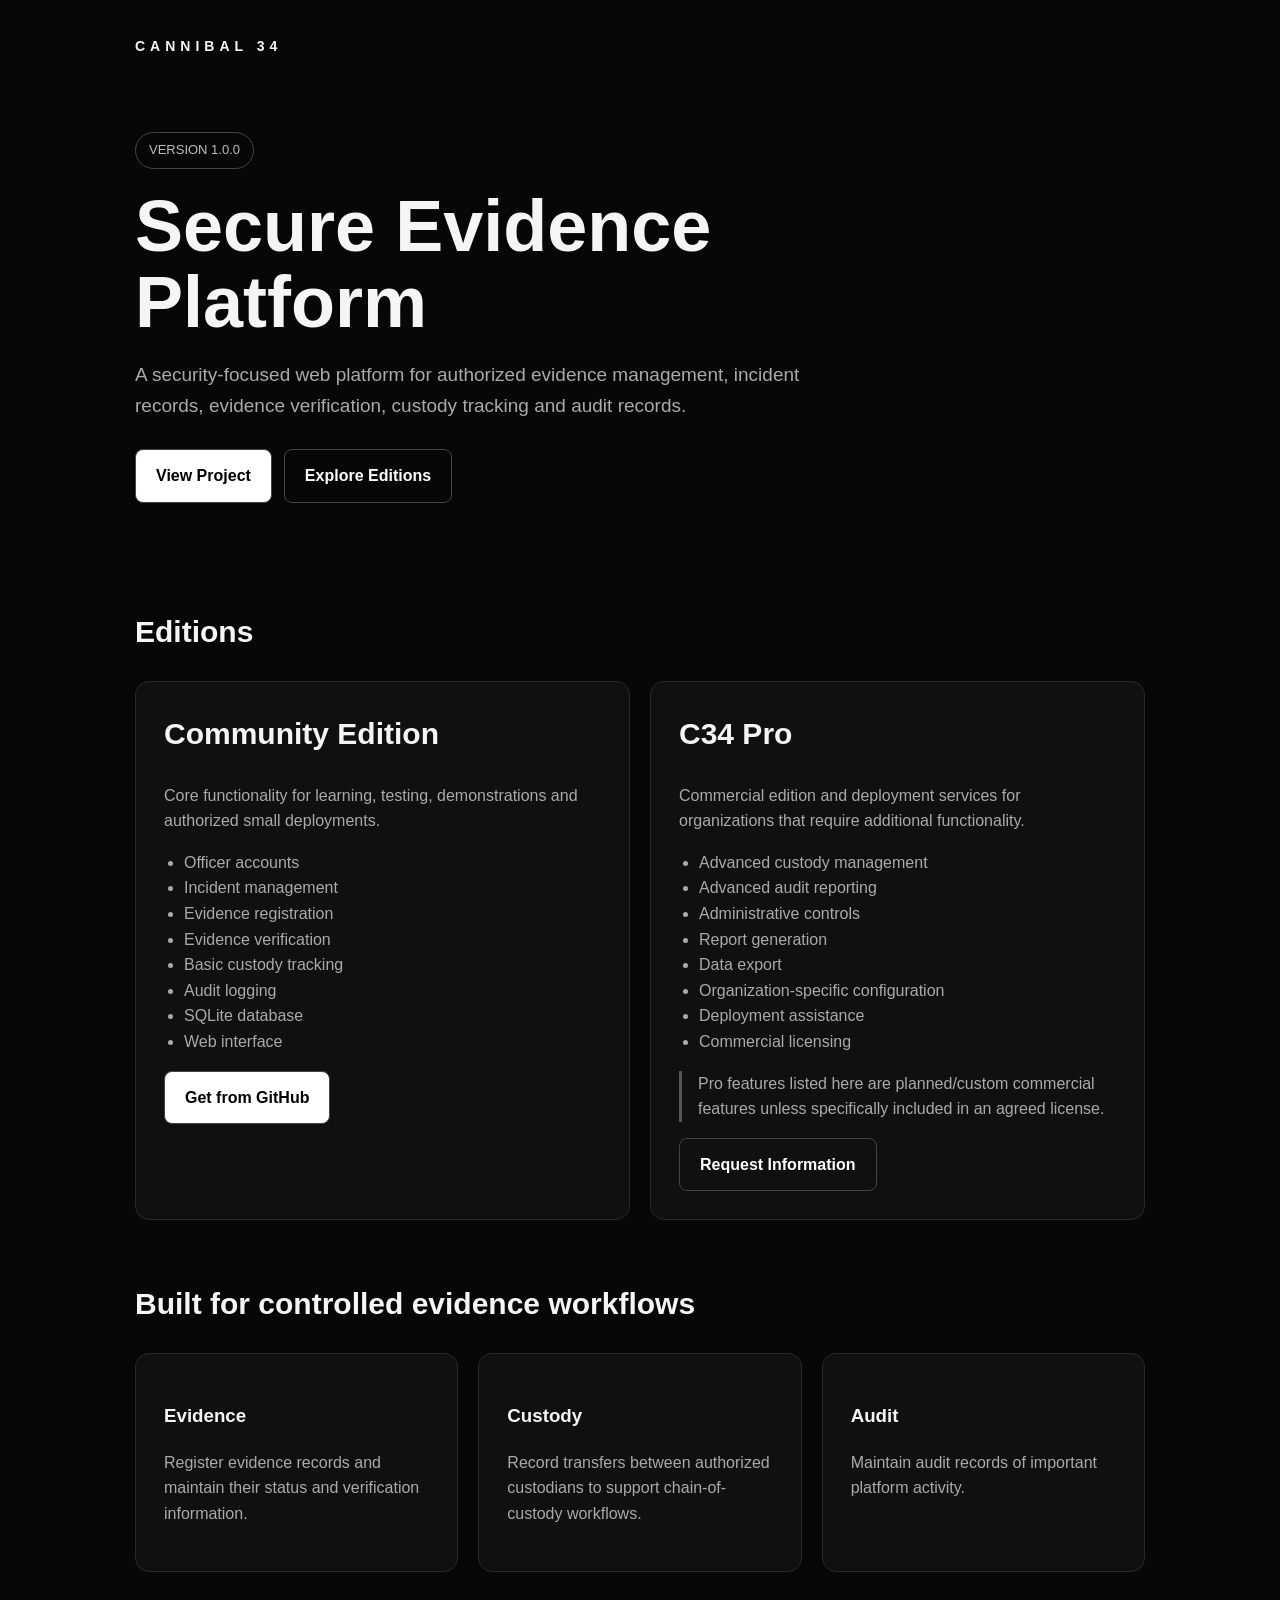
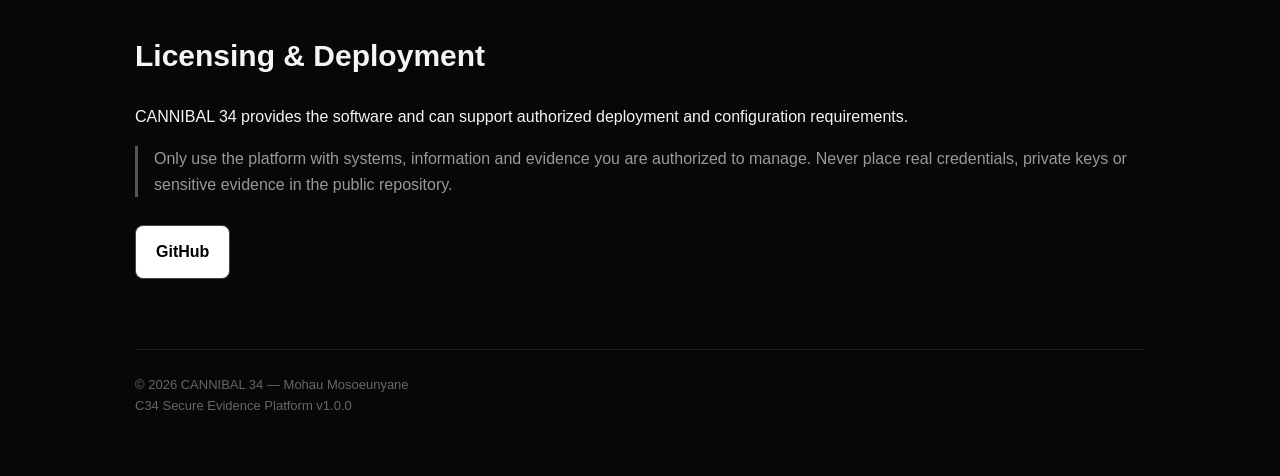
==== index.html @ 16846c73 "Publish CANNIBAL 34 storefront" ====
<!DOCTYPE html>
<html lang="en">
<head>
<meta charset="UTF-8">
<meta name="viewport" content="width=device-width, initial-scale=1.0">
<title>CANNIBAL 34 | Secure Evidence Platform</title>

<style>
*{box-sizing:border-box}
body{
    margin:0;
    font-family:Arial,sans-serif;
    background:#070707;
    color:#f5f5f5;
    line-height:1.6;
}
.container{
    max-width:1050px;
    margin:auto;
    padding:35px 20px 60px;
}
.brand{
    letter-spacing:5px;
    font-weight:bold;
    font-size:14px;
}
.hero{
    padding:75px 0 45px;
    max-width:800px;
}
.badge{
    display:inline-block;
    border:1px solid #444;
    border-radius:30px;
    padding:7px 13px;
    color:#bbb;
    font-size:13px;
}
h1{
    font-size:clamp(40px,8vw,72px);
    line-height:1.05;
    margin:20px 0;
}
.hero p{
    color:#aaa;
    font-size:19px;
    max-width:700px;
}
.buttons{
    display:flex;
    gap:12px;
    flex-wrap:wrap;
    margin-top:28px;
}
.button{
    display:inline-block;
    padding:13px 20px;
    border-radius:8px;
    text-decoration:none;
    font-weight:bold;
    border:1px solid #444;
}
.primary{
    background:#fff;
    color:#000;
}
.secondary{
    color:#fff;
}
.grid{
    display:grid;
    grid-template-columns:repeat(auto-fit,minmax(280px,1fr));
    gap:20px;
    margin-top:25px;
}
.card{
    border:1px solid #292929;
    border-radius:14px;
    background:#101010;
    padding:28px;
}
.card h2{
    margin-top:0;
}
.card p,.card li{
    color:#aaa;
}
.card ul{
    padding-left:20px;
}
.section{
    margin-top:60px;
}
.section h2{
    font-size:30px;
}
.note{
    border-left:3px solid #555;
    padding-left:16px;
    color:#999;
}
footer{
    margin-top:70px;
    padding-top:25px;
    border-top:1px solid #222;
    color:#666;
    font-size:13px;
}
</style>
</head>

<body>
<div class="container">

<div class="brand">CANNIBAL 34</div>

<section class="hero">
<span class="badge">VERSION 1.0.0</span>

<h1>Secure Evidence Platform</h1>

<p>
A security-focused web platform for authorized evidence management,
incident records, evidence verification, custody tracking and audit
records.
</p>

<div class="buttons">
<a class="button primary"
href="https://github.com/mohaumosoeunyane34-commits/c34-secure-evidence-platform"
target="_blank">
View Project
</a>

<a class="button secondary" href="#editions">
Explore Editions
</a>
</div>
</section>

<section id="editions" class="section">
<h2>Editions</h2>

<div class="grid">

<div class="card">
<h2>Community Edition</h2>
<p>Core functionality for learning, testing, demonstrations and
authorized small deployments.</p>

<ul>
<li>Officer accounts</li>
<li>Incident management</li>
<li>Evidence registration</li>
<li>Evidence verification</li>
<li>Basic custody tracking</li>
<li>Audit logging</li>
<li>SQLite database</li>
<li>Web interface</li>
</ul>

<a class="button primary"
href="https://github.com/mohaumosoeunyane34-commits/c34-secure-evidence-platform"
target="_blank">
Get from GitHub
</a>
</div>

<div class="card">
<h2>C34 Pro</h2>
<p>Commercial edition and deployment services for organizations
that require additional functionality.</p>

<ul>
<li>Advanced custody management</li>
<li>Advanced audit reporting</li>
<li>Administrative controls</li>
<li>Report generation</li>
<li>Data export</li>
<li>Organization-specific configuration</li>
<li>Deployment assistance</li>
<li>Commercial licensing</li>
</ul>

<p class="note">
Pro features listed here are planned/custom commercial features
unless specifically included in an agreed license.
</p>

<a class="button secondary" href="#contact">
Request Information
</a>
</div>

</div>
</section>

<section class="section">
<h2>Built for controlled evidence workflows</h2>

<div class="grid">

<div class="card">
<h3>Evidence</h3>
<p>Register evidence records and maintain their status and
verification information.</p>
</div>

<div class="card">
<h3>Custody</h3>
<p>Record transfers between authorized custodians to support
chain-of-custody workflows.</p>
</div>

<div class="card">
<h3>Audit</h3>
<p>Maintain audit records of important platform activity.</p>
</div>

</div>
</section>

<section id="contact" class="section">
<h2>Licensing & Deployment</h2>

<p>
CANNIBAL 34 provides the software and can support authorized
deployment and configuration requirements.
</p>

<p class="note">
Only use the platform with systems, information and evidence you
are authorized to manage. Never place real credentials, private
keys or sensitive evidence in the public repository.
</p>

<div class="buttons">
<a class="button primary"
href="https://github.com/mohaumosoeunyane34-commits/c34-secure-evidence-platform"
target="_blank">
GitHub
</a>
</div>
</section>

<footer>
© 2026 CANNIBAL 34 — Mohau Mosoeunyane<br>
C34 Secure Evidence Platform v1.0.0
</footer>

</div>
</body>
</html>
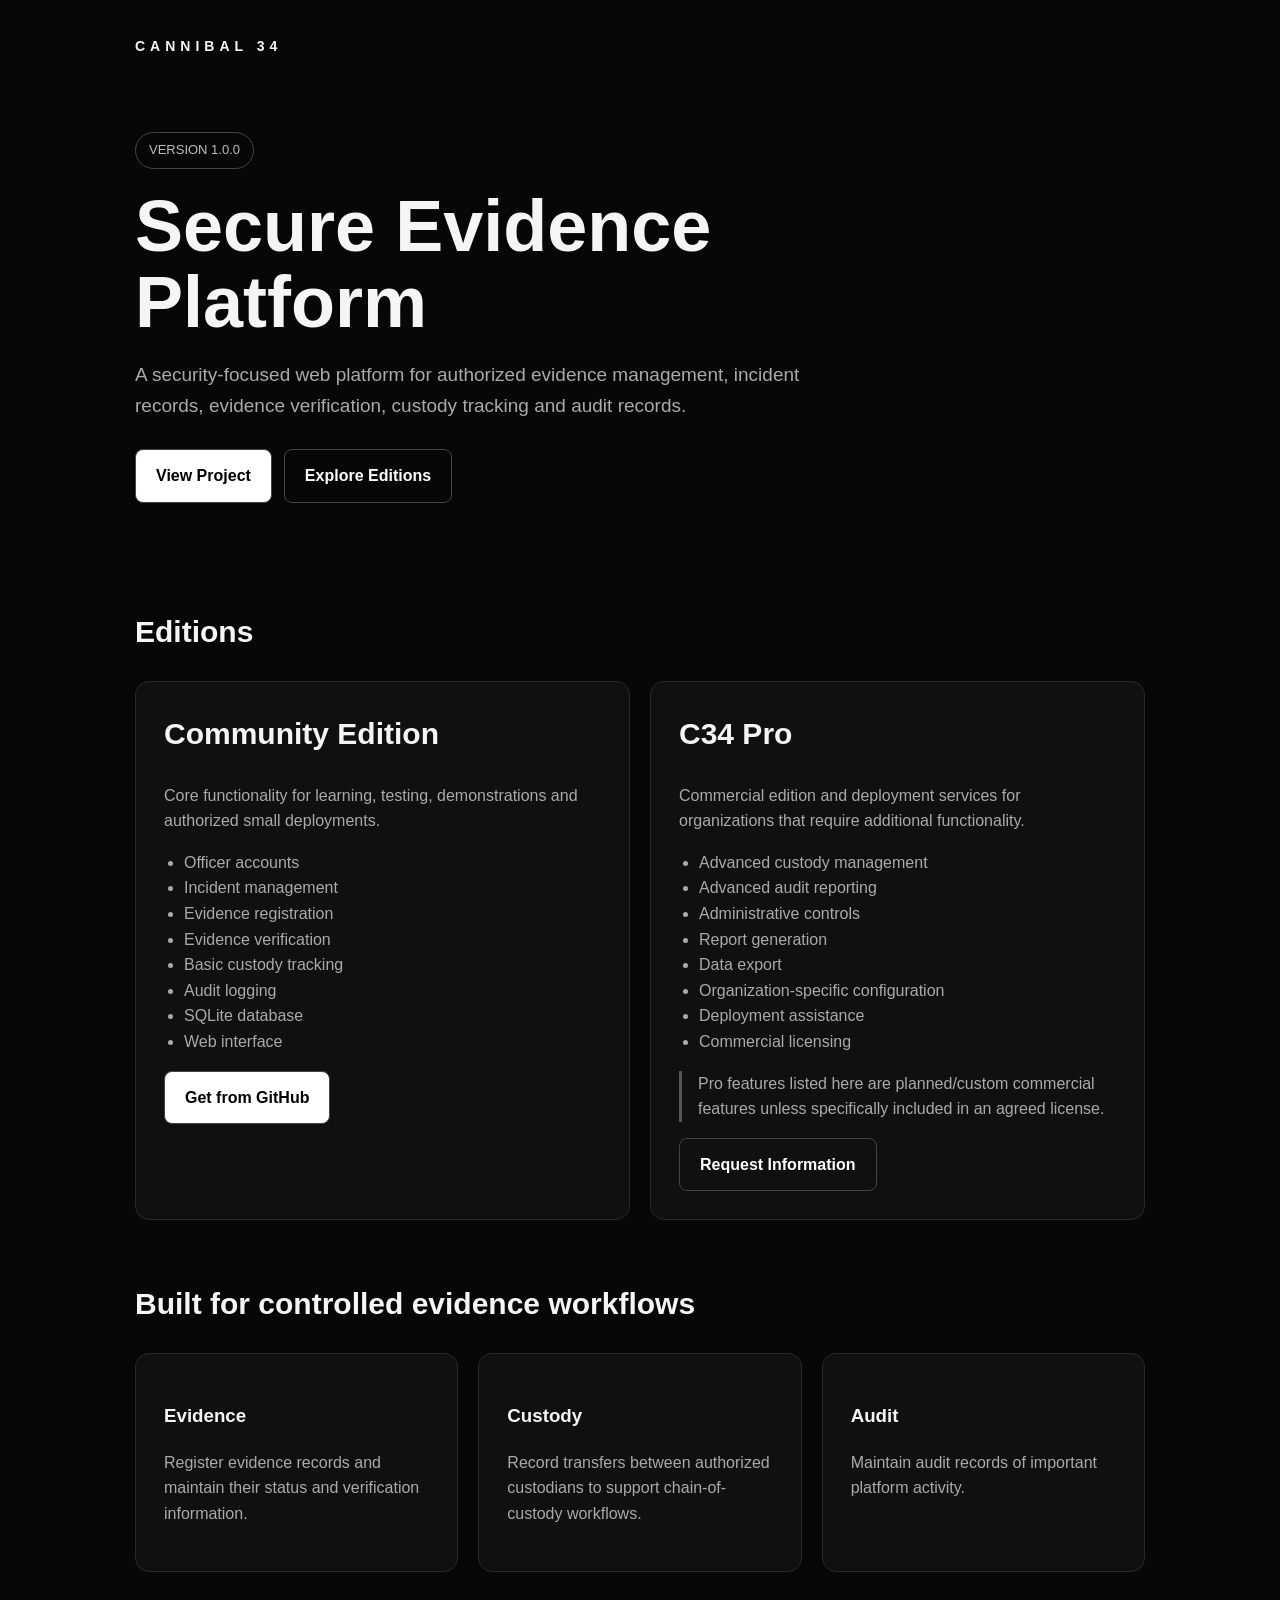
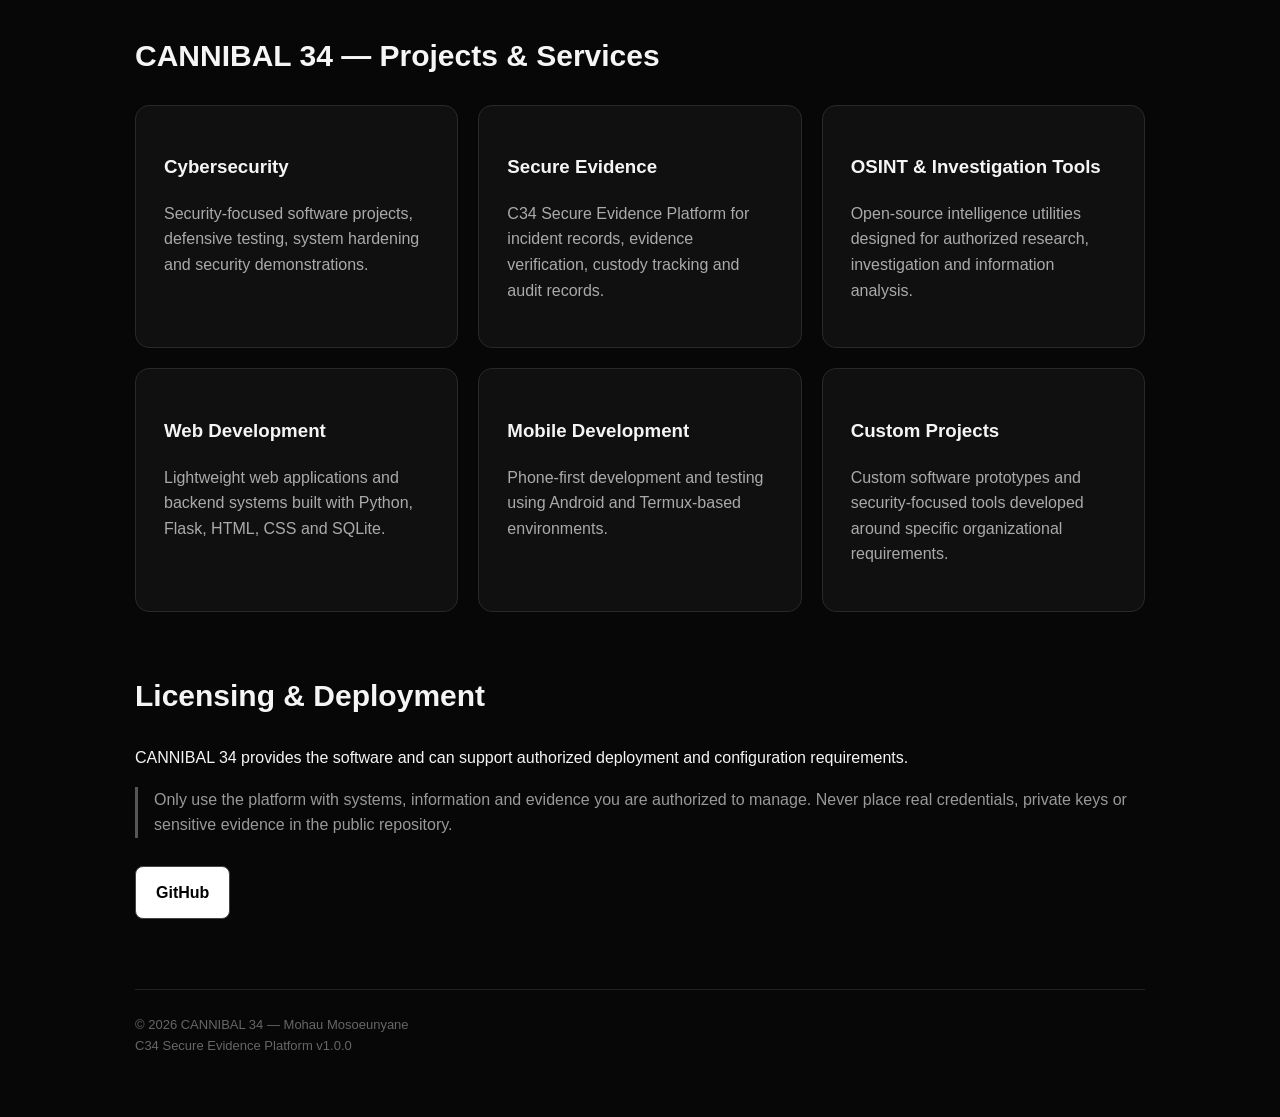
==== commit bb89d7ee: "Sync CANNIBAL 34 storefront" ====
--- a/index.html
+++ b/index.html
@@ -127,7 +127,7 @@
 
 <div class="buttons">
 <a class="button primary"
-href="https://github.com/mohaumosoeunyane34-commits/c34-secure-evidence-platform"
+href="https://github.com/mohaumosoeunyane34-commits/c34-secure-evidence-platform/releases/tag/v1.0.0"
 target="_blank">
 View Project
 </a>
@@ -160,7 +160,7 @@
 </ul>
 
 <a class="button primary"
-href="https://github.com/mohaumosoeunyane34-commits/c34-secure-evidence-platform"
+href="https://github.com/mohaumosoeunyane34-commits/c34-secure-evidence-platform/releases/tag/v1.0.0"
 target="_blank">
 Get from GitHub
 </a>
@@ -220,6 +220,45 @@
 </div>
 </section>
 
+
+<section id="services" class="section">
+<h2>CANNIBAL 34 — Projects & Services</h2>
+
+<div class="grid">
+
+<div class="card">
+<h3>Cybersecurity</h3>
+<p>Security-focused software projects, defensive testing, system hardening and security demonstrations.</p>
+</div>
+
+<div class="card">
+<h3>Secure Evidence</h3>
+<p>C34 Secure Evidence Platform for incident records, evidence verification, custody tracking and audit records.</p>
+</div>
+
+<div class="card">
+<h3>OSINT & Investigation Tools</h3>
+<p>Open-source intelligence utilities designed for authorized research, investigation and information analysis.</p>
+</div>
+
+<div class="card">
+<h3>Web Development</h3>
+<p>Lightweight web applications and backend systems built with Python, Flask, HTML, CSS and SQLite.</p>
+</div>
+
+<div class="card">
+<h3>Mobile Development</h3>
+<p>Phone-first development and testing using Android and Termux-based environments.</p>
+</div>
+
+<div class="card">
+<h3>Custom Projects</h3>
+<p>Custom software prototypes and security-focused tools developed around specific organizational requirements.</p>
+</div>
+
+</div>
+</section>
+
 <section id="contact" class="section">
 <h2>Licensing & Deployment</h2>
 
@@ -236,7 +275,7 @@
 
 <div class="buttons">
 <a class="button primary"
-href="https://github.com/mohaumosoeunyane34-commits/c34-secure-evidence-platform"
+href="https://github.com/mohaumosoeunyane34-commits/c34-secure-evidence-platform/releases/tag/v1.0.0"
 target="_blank">
 GitHub
 </a>
